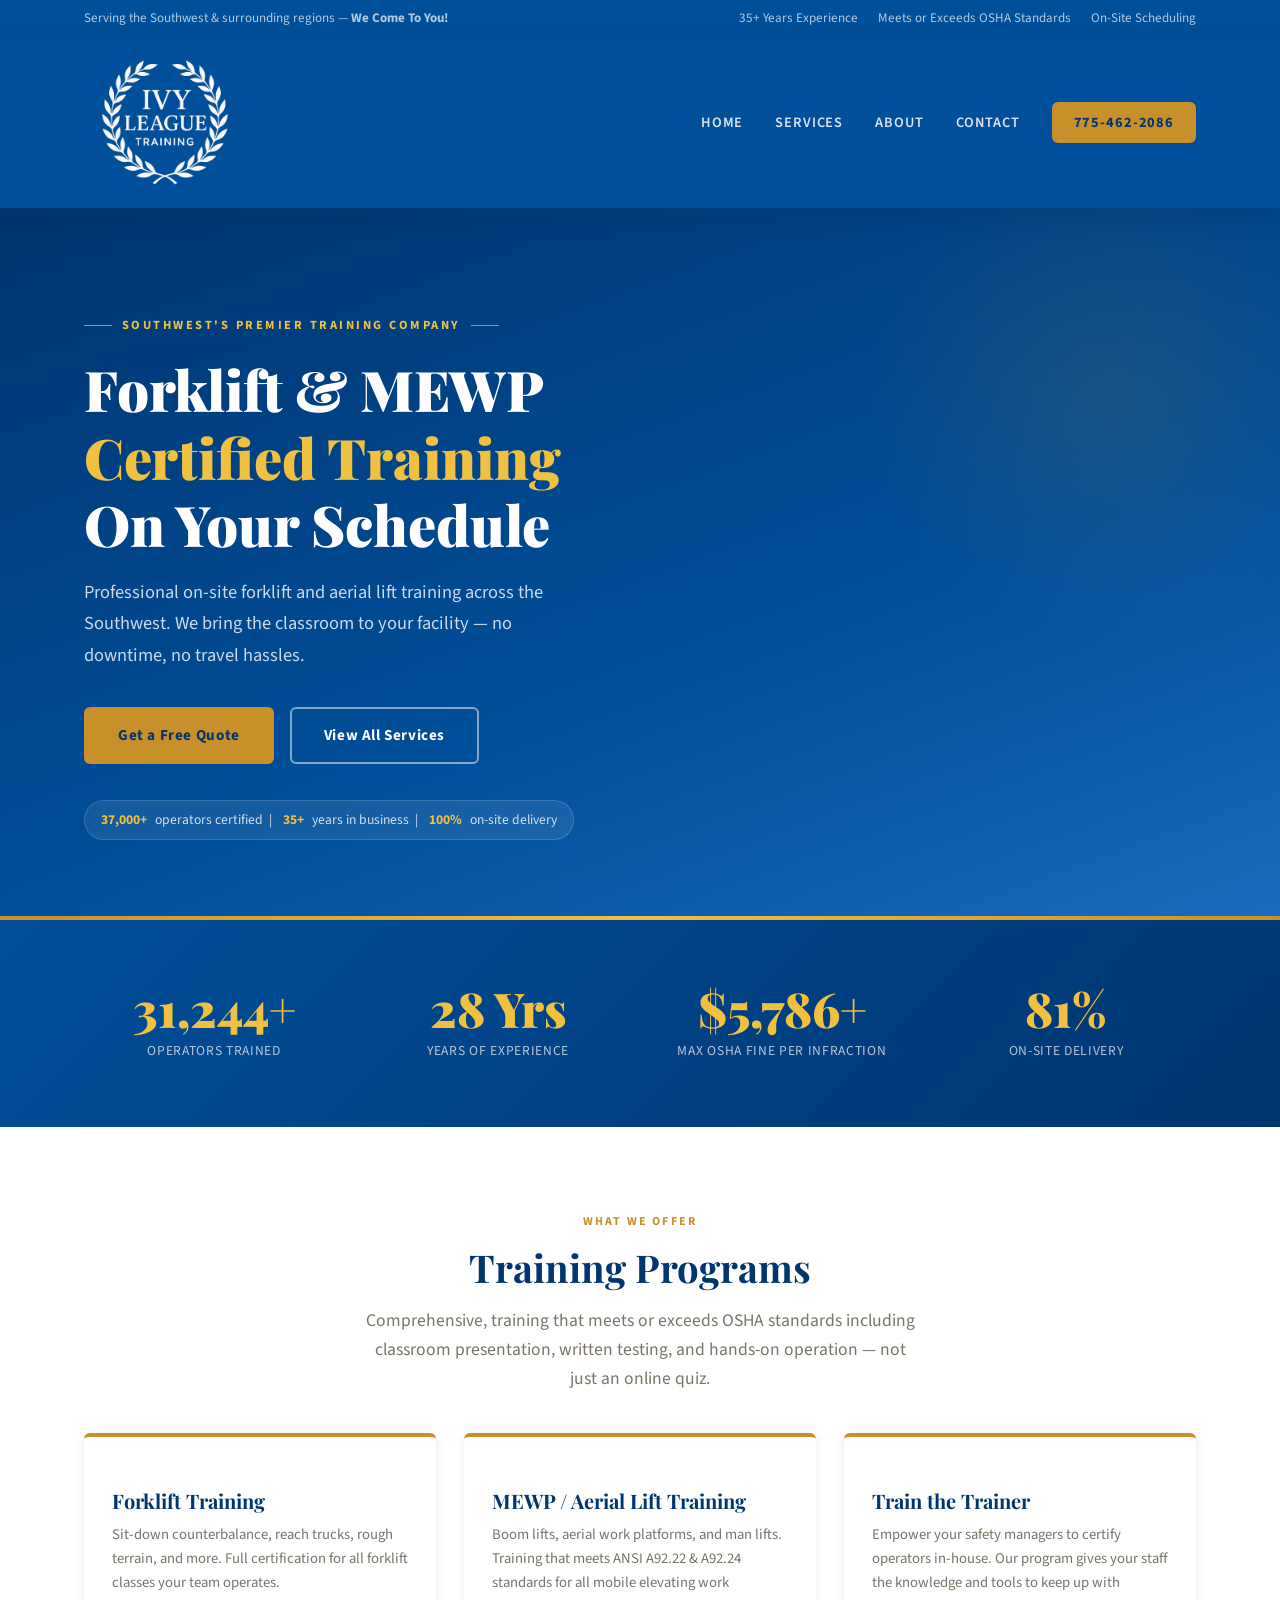
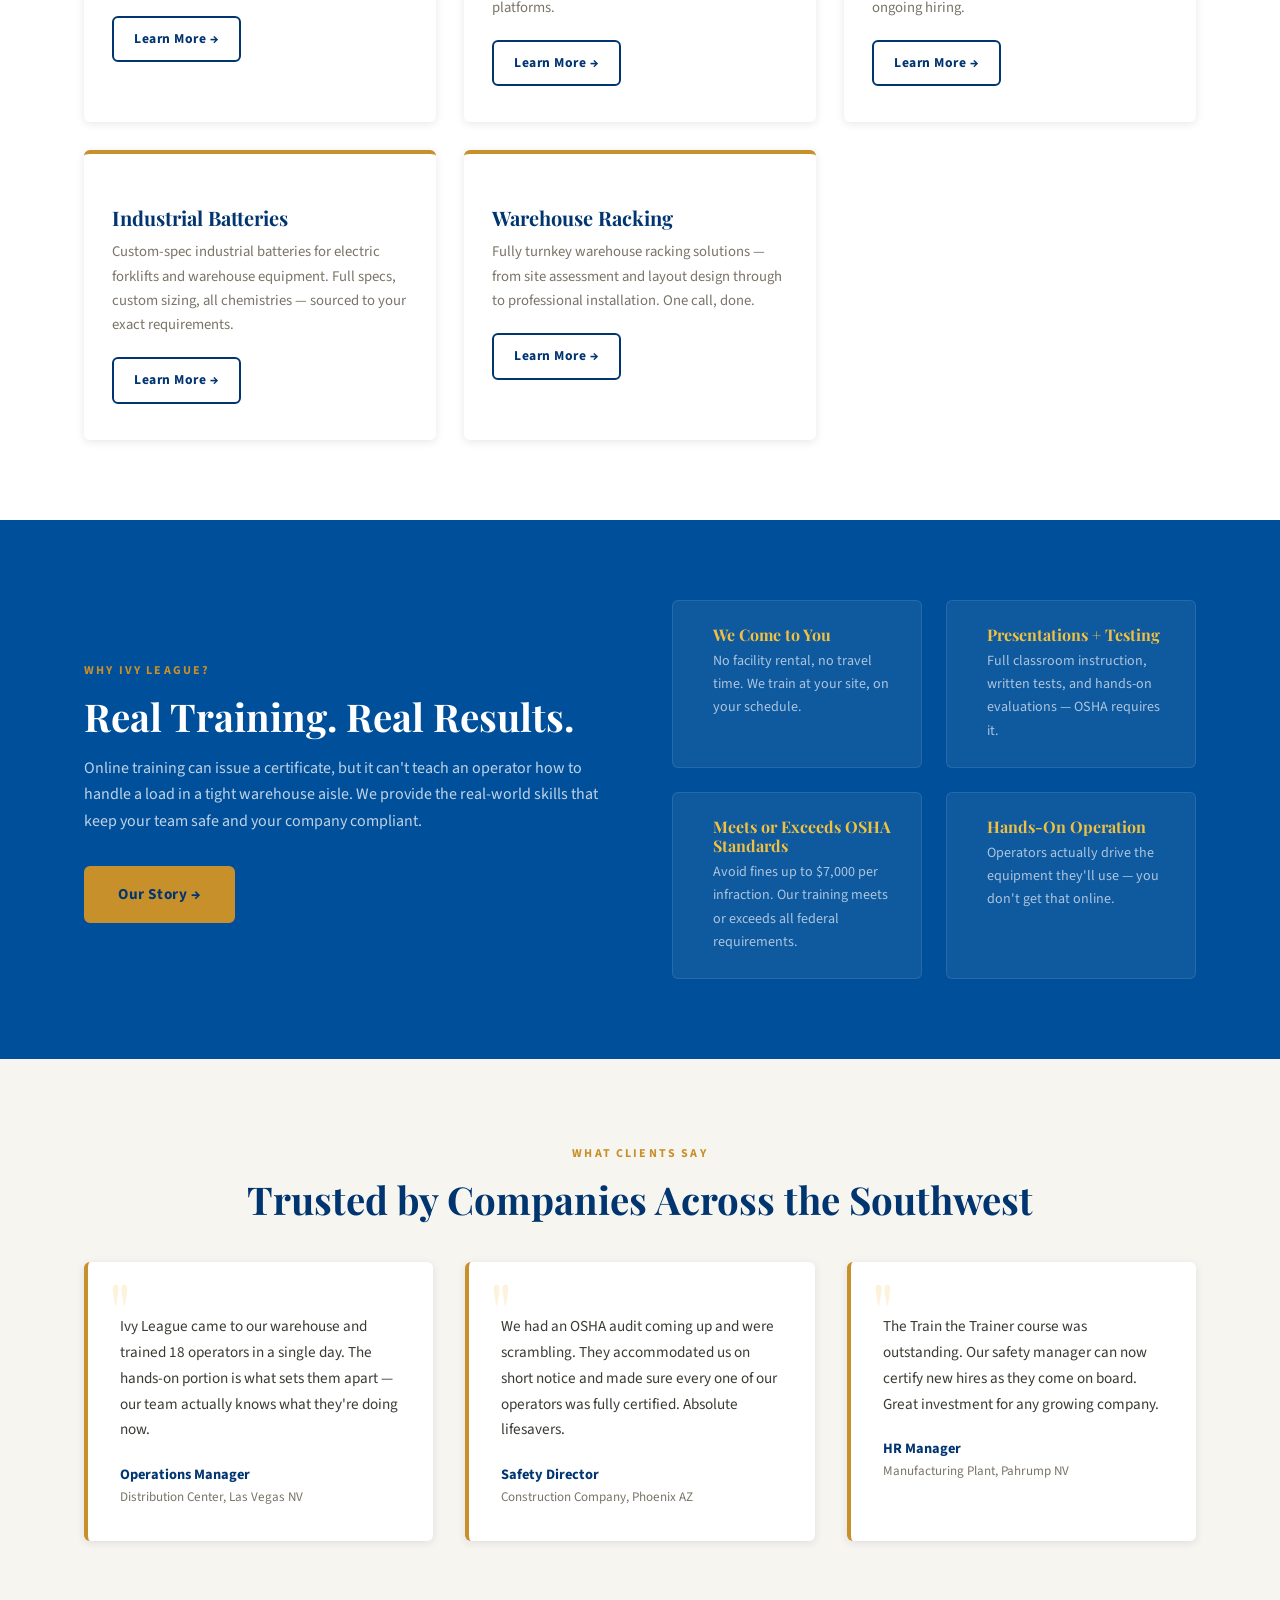
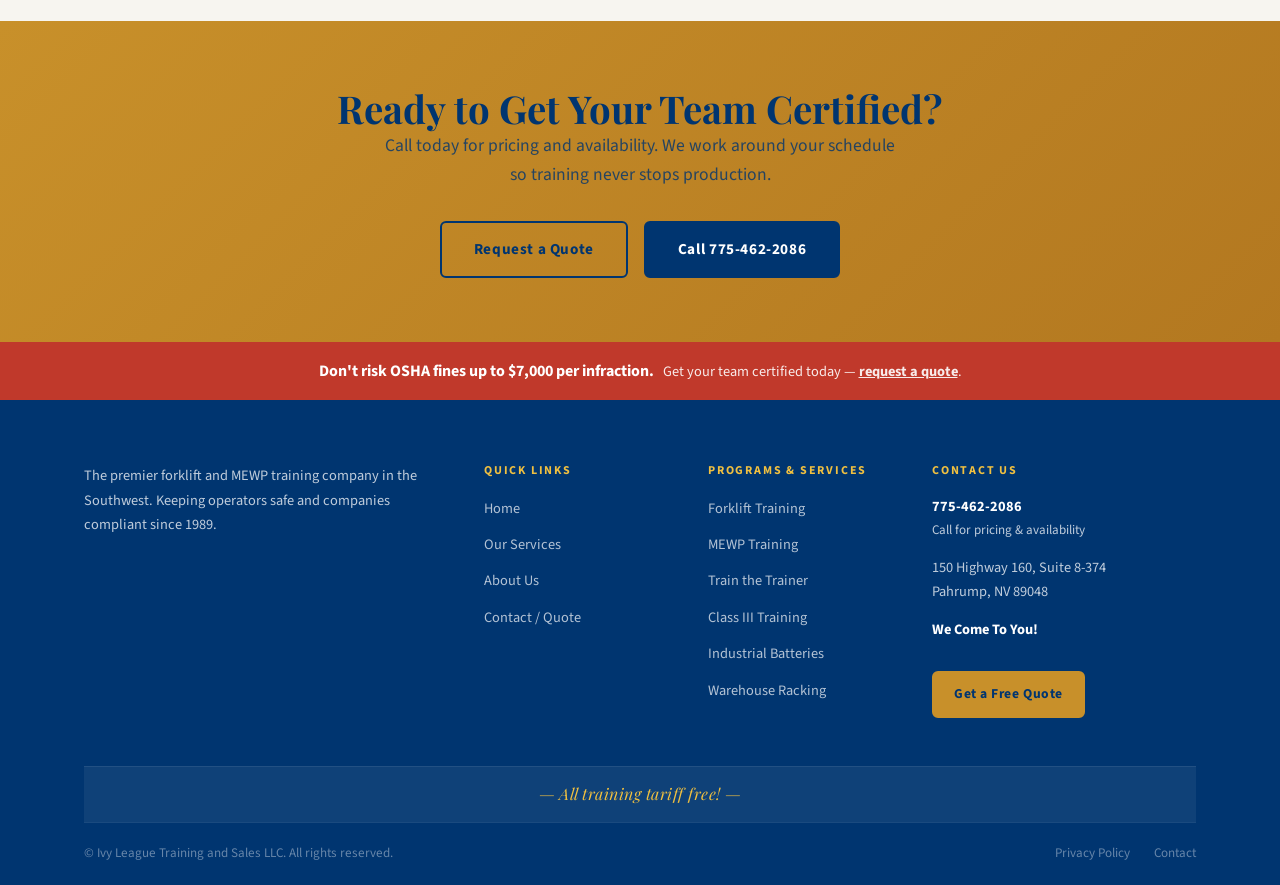
==== index.html @ f480e485 "Add files via upload" ====
<!DOCTYPE html>
<html lang="en">
<head>
 <meta charset="UTF-8">
 <meta name="viewport" content="width=device-width, initial-scale=1.0">
 <meta name="description" content="On-site forklift, MEWP, and aerial lift operator certification — nationwide. We travel to your facility anywhere in the US. 35+ years experience, 37,000+ operators certified. Training that meets or exceeds OSHA standards.">
 <title>Ivy League Training &amp; Sales | Forklift &amp; MEWP Certification — Nationwide On-Site Training</title>
 <link rel="stylesheet" href="css/style.css">
 <link rel="icon" href="images/logo.png" type="image/png">
 <style>
 /* Page-specific additions */
 .service-cards { display: grid; grid-template-columns: repeat(3, 1fr); gap: 28px; }
 @media (max-width: 768px) { div[style*="repeat(3,1fr)"] { grid-template-columns: 1fr !important; } }
 @media (max-width: 960px) { div[style*="repeat(3,1fr)"] { grid-template-columns: 1fr 1fr !important; } }
 .service-card {
 background: var(--white);
 border-radius: var(--radius);
 box-shadow: var(--shadow-sm);
 padding: 36px 28px;
 border-top: 4px solid var(--gold);
 transition: all var(--transition);
 }
 .service-card:hover { transform: translateY(-6px); box-shadow: var(--shadow-md); }
 .service-card .icon { font-size: 2.4rem; margin-bottom: 16px; }
 .service-card h3 { margin-bottom: 10px; font-size: 1.25rem; }
 .service-card p { font-size: 0.92rem; color: var(--gray-500); margin-bottom: 20px; }
 .why-grid { display: grid; grid-template-columns: repeat(2, 1fr); gap: 24px; }
 .why-item {
 display: flex; gap: 16px; align-items: flex-start;
 background: rgba(255,255,255,0.06);
 border: 1px solid rgba(255,255,255,0.1);
 border-radius: var(--radius); padding: 24px;
 }
 .why-icon { font-size: 1.8rem; flex-shrink: 0; margin-top: 2px; }
 .why-item h4 { color: var(--gold-light); margin-bottom: 6px; font-size: 1rem; }
 .why-item p { font-size: 0.88rem; color: rgba(255,255,255,0.65); margin: 0; }
 .cta-band {
 background: linear-gradient(135deg, var(--gold) 0%, #b37820 100%);
 padding: 64px 0;
 text-align: center;
 }
 .cta-band h2 { color: var(--navy); }
 .cta-band p { color: var(--navy); opacity: 0.8; font-size: 1.1rem; margin-bottom: 32px; max-width: 520px; margin-left: auto; margin-right: auto; }
 @media (max-width: 768px) {
 .service-cards { grid-template-columns: 1fr; }
 .why-grid { grid-template-columns: 1fr; }
 }
 @media (max-width: 960px) {
 .service-cards { grid-template-columns: 1fr 1fr; }
 }
 /* Reveal animation */
 .reveal { opacity: 0; transform: translateY(28px); transition: opacity 0.6s ease, transform 0.6s ease; }
 .reveal.revealed { opacity: 1; transform: none; }
 </style>
  <!-- SEO: Primary -->
  <title>Ivy League Training &amp; Sales | Forklift &amp; MEWP Certification — Nationwide On-Site Training</title>
  <meta name="description" content="On-site forklift, MEWP, and aerial lift operator certification — nationwide. We travel to your facility anywhere in the US. 35+ years experience, 37,000+ operators certified. Training that meets or exceeds OSHA standards.">
  <meta name="keywords" content="forklift training, MEWP training, aerial lift training, on-site forklift certification, train the trainer, Class III operator training, hospitality forklift training, industrial batteries, warehouse racking, forklift certification nationwide, OSHA forklift training, forklift training Nevada, forklift training California, forklift training Arizona, forklift training Texas, forklift training Colorado, forklift training Utah, forklift training New Mexico, forklift training Pacific Northwest, forklift training Southeast, forklift operator certification, aerial work platform training, boom lift certification, pallet jack training, we come to you forklift training">
  <link rel="canonical" href="https://getivyleague.com/">
  <meta name="robots" content="index, follow">
  <meta name="author" content="Ivy League Training and Sales LLC">

  <!-- SEO: Open Graph -->
  <meta property="og:type" content="website">
  <meta property="og:url" content="https://getivyleague.com/">
  <meta property="og:title" content="Ivy League Training & Sales | Forklift & MEWP Certification — Nationwide On-Site Training">
  <meta property="og:description" content="On-site forklift, MEWP, and aerial lift operator certification — nationwide. We travel to your facility anywhere in the US. 35+ years experience, 37,000+ operators certified. Training that meets or exceeds OSHA standards.">
  <meta property="og:image" content="https://getivyleague.com/images/logo-actual.png">
  <meta property="og:site_name" content="Ivy League Training and Sales">
  <meta property="og:locale" content="en_US">

  <!-- SEO: Twitter Card -->
  <meta name="twitter:card" content="summary_large_image">
  <meta name="twitter:url" content="https://getivyleague.com/">
  <meta name="twitter:title" content="Ivy League Training & Sales | Forklift & MEWP Certification — Nationwide On-Site Training">
  <meta name="twitter:description" content="On-site forklift, MEWP, and aerial lift operator certification — nationwide. We travel to your facility anywhere in the US. 35+ years experience, 37,000+ operators certified. Training that meets or exceeds OSHA standards.">
  <meta name="twitter:image" content="https://getivyleague.com/images/logo-actual.png">

  <!-- SEO: Geo -->
  <meta name="geo.region" content="US">
  <meta name="geo.placename" content="United States">
  <!-- SEO: Structured Data -->
  <script type="application/ld+json">
  {
    "@context": "https://schema.org",
    "@graph": [
      {
    "@context": "https://schema.org",
    "@type": "LocalBusiness",
    "name": "Ivy League Training and Sales LLC",
    "description": "Premier forklift, MEWP, and aerial lift operator training company in the Southwest USA.",
    "url": "https://getivyleague.com",
    "telephone": "+17754622086",
    "address": {
      "@type": "PostalAddress",
      "streetAddress": "150 Highway 160, Suite 8-374",
      "addressLocality": "Pahrump",
      "addressRegion": "NV",
      "postalCode": "89048",
      "addressCountry": "US"
    },
    "geo": {
      "@type": "GeoCoordinates",
      "latitude": 36.2083,
      "longitude": -115.9839
    },
    "areaServed": ["United States", "Nevada", "California", "Arizona", "Utah", "Texas", "Colorado", "New Mexico", "Oregon", "Washington", "Idaho", "Montana", "Wyoming", "Hawaii", "Florida", "Georgia", "North Carolina", "Virginia", "Illinois", "Ohio", "Pennsylvania", "New York"],
    "priceRange": "$$",
    "openingHours": "Mo-Fr 08:00-17:00",
    "hasMap": "https://maps.google.com/?q=Pahrump,NV",
    "sameAs": [
      "https://getivyleague.com"
    ]
  },
      {
        "@type": "WebPage",
        "@id": "https://getivyleague.com/",
        "url": "https://getivyleague.com/",
        "name": "Ivy League Training & Sales | Forklift & MEWP Training — Southwest USA",
        "description": "Premier forklift, MEWP, and aerial lift operator training in the Southwest. On-site training that meets or exceeds OSHA standards. 35+ years experience, 37,000+ operators certified.",
        "isPartOf": {"@id": "https://getivyleague.com"}
      }
    ]
  }
  </script>
</head>
<body>

 <!-- ======== HEADER ======== -->
 <!-- #include header -->
  <div id="header-mount"></div>

 <!-- ======== HERO ======== -->
 <section class="hero">
 <div class="container">
 <div class="hero-content">
 <div class="hero-eyebrow">Southwest's Premier Training Company</div>
 <h1>Forklift &amp; MEWP<br><span>Certified Training</span><br>On Your Schedule</h1>
 <p class="hero-lead">Professional on-site forklift and aerial lift training across the Southwest. We bring the classroom to your facility — no downtime, no travel hassles.</p>
 <div class="hero-actions">
 <a href="/contact" class="btn btn-primary">Get a Free Quote</a>
 <a href="/services" class="btn btn-outline">View All Services</a>
 </div>
 <div class="hero-badge">
 <strong>37,000+</strong> operators certified &nbsp;|&nbsp; <strong>35+</strong> years in business &nbsp;|&nbsp; <strong>100%</strong> on-site delivery
 </div>
 </div>
 </div>
 </section>

 <!-- ======== STATS ======== -->
 <div class="stats-strip">
 <div class="container">
 <div class="stats-grid">
 <div class="stat-item">
 <div class="stat-number" data-target="37000" data-suffix="+">0</div>
 <div class="stat-label">Operators Trained</div>
 </div>
 <div class="stat-item">
 <div class="stat-number" data-target="35" data-suffix=" Yrs">0</div>
 <div class="stat-label">Years of Experience</div>
 </div>
 <div class="stat-item">
 <div class="stat-number" data-prefix="$" data-target="7000" data-suffix="+">0</div>
 <div class="stat-label">Max OSHA Fine Per Infraction</div>
 </div>
 <div class="stat-item">
 <div class="stat-number" data-target="100" data-suffix="%">0</div>
 <div class="stat-label">On-Site Delivery</div>
 </div>
 </div>
 </div>
 </div>

 <!-- ======== SERVICES ======== -->
 <section class="section">
 <div class="container">
 <div class="text-center">
 <span class="section-label">What We Offer</span>
 <h2 class="section-title">Training Programs</h2>
 <p class="section-sub">Comprehensive, training that meets or exceeds OSHA standards including classroom presentation, written testing, and hands-on operation — not just an online quiz.</p>
 </div>
 <div style="display:grid;grid-template-columns:repeat(3,1fr);gap:28px;" class="reveal">
 <div class="service-card">
 <div class="icon"></div>
 <h3>Forklift Training</h3>
 <p>Sit-down counterbalance, reach trucks, rough terrain, and more. Full certification for all forklift classes your team operates.</p>
 <a href="/services#forklift" class="btn btn-outline-navy" style="font-size:0.85rem;padding:10px 20px;">Learn More →</a>
 </div>
 <div class="service-card">
 <div class="icon"></div>
 <h3>MEWP / Aerial Lift Training</h3>
 <p>Boom lifts, aerial work platforms, and man lifts. Training that meets ANSI A92.22 &amp; A92.24 standards for all mobile elevating work platforms.</p>
 <a href="/services#mewp" class="btn btn-outline-navy" style="font-size:0.85rem;padding:10px 20px;">Learn More →</a>
 </div>
 <div class="service-card">
 <div class="icon"></div>
 <h3>Train the Trainer</h3>
 <p>Empower your safety managers to certify operators in-house. Our program gives your staff the knowledge and tools to keep up with ongoing hiring.</p>
 <a href="/services#trainer" class="btn btn-outline-navy" style="font-size:0.85rem;padding:10px 20px;">Learn More →</a>
 </div>
 <div class="service-card">
 <div class="icon"></div>
 <h3>Industrial Batteries</h3>
 <p>Custom-spec industrial batteries for electric forklifts and warehouse equipment. Full specs, custom sizing, all chemistries — sourced to your exact requirements.</p>
 <a href="/services#batteries" class="btn btn-outline-navy" style="font-size:0.85rem;padding:10px 20px;">Learn More →</a>
 </div>
 <div class="service-card">
 <div class="icon"></div>
 <h3>Warehouse Racking</h3>
 <p>Fully turnkey warehouse racking solutions — from site assessment and layout design through to professional installation. One call, done.</p>
 <a href="/services#racking" class="btn btn-outline-navy" style="font-size:0.85rem;padding:10px 20px;">Learn More →</a>
 </div>
 </div>
 </div>
 </section>

 <!-- ======== WHY CHOOSE US ======== -->
 <section class="section section--dark">
 <div class="container">
 <div class="grid-2" style="align-items:center;gap:64px;">
 <div>
 <span class="section-label">Why Ivy League?</span>
 <h2 class="section-title" style="color:#fff;">Real Training. Real Results.</h2>
 <p style="color:rgba(255,255,255,0.75);margin-bottom:32px;">Online training can issue a certificate, but it can't teach an operator how to handle a load in a tight warehouse aisle. We provide the real-world skills that keep your team safe and your company compliant.</p>
 <a href="/about" class="btn btn-primary">Our Story →</a>
 </div>
 <div class="why-grid">
 <div class="why-item">
 <span class="why-icon"></span>
 <div>
 <h4>We Come to You</h4>
 <p>No facility rental, no travel time. We train at your site, on your schedule.</p>
 </div>
 </div>
 <div class="why-item">
 <span class="why-icon"></span>
 <div>
 <h4>Presentations + Testing</h4>
 <p>Full classroom instruction, written tests, and hands-on evaluations — OSHA requires it.</p>
 </div>
 </div>
 <div class="why-item">
 <span class="why-icon"></span>
 <div>
 <h4>Meets or Exceeds OSHA Standards</h4>
 <p>Avoid fines up to $7,000 per infraction. Our training meets or exceeds all federal requirements.</p>
 </div>
 </div>
 <div class="why-item">
 <span class="why-icon"></span>
 <div>
 <h4>Hands-On Operation</h4>
 <p>Operators actually drive the equipment they'll use — you don't get that online.</p>
 </div>
 </div>
 </div>
 </div>
 </div>
 </section>

 <!-- ======== TESTIMONIALS ======== -->
 <section class="section section--alt">
 <div class="container">
 <div class="text-center">
 <span class="section-label">What Clients Say</span>
 <h2 class="section-title">Trusted by Companies Across the Southwest</h2>
 </div>
 <div class="grid-3 reveal" style="margin-top:40px;">
 <div class="testimonial-card">
 <p class="testimonial-text">Ivy League came to our warehouse and trained 18 operators in a single day. The hands-on portion is what sets them apart — our team actually knows what they're doing now.</p>
 <div class="testimonial-author">Operations Manager</div>
 <div class="testimonial-role">Distribution Center, Las Vegas NV</div>
 </div>
 <div class="testimonial-card">
 <p class="testimonial-text">We had an OSHA audit coming up and were scrambling. They accommodated us on short notice and made sure every one of our operators was fully certified. Absolute lifesavers.</p>
 <div class="testimonial-author">Safety Director</div>
 <div class="testimonial-role">Construction Company, Phoenix AZ</div>
 </div>
 <div class="testimonial-card">
 <p class="testimonial-text">The Train the Trainer course was outstanding. Our safety manager can now certify new hires as they come on board. Great investment for any growing company.</p>
 <div class="testimonial-author">HR Manager</div>
 <div class="testimonial-role">Manufacturing Plant, Pahrump NV</div>
 </div>
 </div>
 </div>
 </section>

 <!-- ======== CTA BAND ======== -->
 <div class="cta-band">
 <div class="container">
 <h2>Ready to Get Your Team Certified?</h2>
 <p>Call today for pricing and availability. We work around your schedule so training never stops production.</p>
 <div style="display:flex;gap:16px;justify-content:center;flex-wrap:wrap;">
 <a href="/contact" class="btn btn-outline-navy">Request a Quote</a>
 <a href="&#116;&#101;&#108;&#58;&#55;&#55;&#53;&#52;&#54;&#50;&#50;&#48;&#56;&#54;" class="btn" style="background:var(--navy);color:#fff;border-color:var(--navy);">Call &#55;&#55;&#53;&#45;&#52;&#54;&#50;&#45;&#50;&#48;&#56;&#54;</a>
 </div>
 </div>
 </div>

 <!-- ======== FOOTER ======== -->
  <div id="footer-mount"></div>

 <script src="js/includes.js"></script>
  <script src="js/main.js"></script>
</body>
</html>
---- css/style.css ----
/* ================================================
   IVY LEAGUE TRAINING & SALES — Main Stylesheet
   ================================================ */

@import url('https://fonts.googleapis.com/css2?family=Playfair+Display:wght@400;700;900&family=Source+Sans+3:wght@300;400;600;700&display=swap');

/* ---- CSS Variables ---- */
:root {
  --navy:       #003570;
  --navy-mid:   #004F9A;
  --navy-light: #1A6BBF;
  --gold:       #C8902A;
  --gold-light: #F0C040;
  --gold-pale:  #FDF3DC;
  --white:      #FFFFFF;
  --off-white:  #F7F5F0;
  --gray-100:   #F1EFE9;
  --gray-300:   #C8C4B8;
  --gray-500:   #7A7468;
  --gray-700:   #3D3A34;
  --danger:     #C0392B;
  --font-display: 'Playfair Display', Georgia, serif;
  --font-body:    'Source Sans 3', 'Segoe UI', sans-serif;
  --shadow-sm:  0 2px 8px rgba(13,32,64,0.10);
  --shadow-md:  0 6px 24px rgba(13,32,64,0.14);
  --shadow-lg:  0 16px 48px rgba(13,32,64,0.18);
  --radius:     6px;
  --transition: 0.25s ease;
}

/* ---- Reset ---- */
*, *::before, *::after { box-sizing: border-box; margin: 0; padding: 0; }
html { scroll-behavior: smooth; font-size: 16px; }
body {
  font-family: var(--font-body);
  color: var(--gray-700);
  background: var(--white);
  line-height: 1.65;
}
img { max-width: 100%; display: block; }
a  { color: var(--navy-light); text-decoration: none; transition: color var(--transition); }
a:hover { color: var(--gold); }
ul { list-style: none; }

/* ---- Typography ---- */
h1, h2, h3, h4 {
  font-family: var(--font-display);
  color: var(--navy);
  line-height: 1.2;
}
h1 { font-size: clamp(2rem, 5vw, 3.5rem); font-weight: 900; }
h2 { font-size: clamp(1.6rem, 3.5vw, 2.4rem); font-weight: 700; }
h3 { font-size: clamp(1.2rem, 2.5vw, 1.6rem); font-weight: 700; }
p  { margin-bottom: 1rem; }

/* ---- Layout ---- */
.container {
  max-width: 1160px;
  margin: 0 auto;
  padding: 0 24px;
}
.section { padding: 80px 0; }
.section--alt { background: var(--off-white); }
.section--dark { background: #004F9A; color: var(--white); }
.section--dark h2, .section--dark h3 { color: var(--white); }
.section-label {
  display: inline-block;
  font-family: var(--font-body);
  font-size: 0.75rem;
  font-weight: 700;
  letter-spacing: 0.18em;
  text-transform: uppercase;
  color: var(--gold);
  margin-bottom: 12px;
}
.section-title { margin-bottom: 16px; }
.section-sub  { font-size: 1.1rem; color: var(--gray-500); max-width: 560px; margin-bottom: 40px; }
.section--dark .section-sub { color: var(--gray-300); }
.text-center { text-align: center; }
.text-center .section-sub { margin-left: auto; margin-right: auto; }

/* ---- Header / Nav ---- */
#site-header {
  position: sticky;
  top: 0;
  z-index: 100;
  background: #004F9A;
  box-shadow: var(--shadow-md);
}
.header-inner {
  display: flex;
  align-items: center;
  justify-content: space-between;
  height: 170px;
}
.header-logo { display: flex; align-items: center; gap: 14px; }
.header-logo img { height: 162px; width: 162px; border-radius: 0; flex-shrink: 0; }
.header-logo-text { display: flex; flex-direction: column; line-height: 1.1; }
.header-logo-text .wordmark-top {
  font-family: var(--font-display);
  font-size: 1.15rem;
  font-weight: 700;
  color: #fff;
  letter-spacing: 0.04em;
}
.header-logo-text .wordmark-sub {
  font-size: 0.65rem;
  font-weight: 600;
  letter-spacing: 0.18em;
  text-transform: uppercase;
  color: var(--gold-light);
}
.nav-links {
  display: flex;
  align-items: center;
  gap: 32px;
}
.nav-links a {
  font-size: 0.9rem;
  font-weight: 600;
  letter-spacing: 0.06em;
  text-transform: uppercase;
  color: rgba(255,255,255,0.85);
  padding: 6px 0;
  border-bottom: 2px solid transparent;
  transition: color var(--transition), border-color var(--transition);
}
.nav-links a:hover,
.nav-links a.active { color: var(--gold-light); border-color: var(--gold-light); }
.nav-cta {
  background: var(--gold);
  color: var(--navy) !important;
  border: none !important;
  padding: 10px 22px !important;
  border-radius: var(--radius) !important;
  font-weight: 700 !important;
  transition: background var(--transition), transform var(--transition) !important;
}
.nav-cta:hover { background: var(--gold-light) !important; transform: translateY(-1px); }

/* Mobile menu toggle */
.nav-toggle { display: none; background: none; border: none; cursor: pointer; padding: 6px; }
.nav-toggle span {
  display: block; width: 26px; height: 2px;
  background: var(--white); margin: 5px 0;
  transition: var(--transition);
}
.header-phone {
  display: flex;
  align-items: center;
  gap: 8px;
  color: var(--gold-light);
  font-weight: 700;
  font-size: 1rem;
}
.header-phone svg { width: 16px; height: 16px; fill: var(--gold-light); }

/* ---- Top Bar ---- */
.top-bar {
  background: #004F9A;
  padding: 8px 0;
  font-size: 0.82rem;
  color: rgba(255,255,255,0.7);
}
.top-bar-inner {
  display: flex;
  justify-content: space-between;
  align-items: center;
}
.top-bar a { color: var(--gold-light); }
.top-bar-badges { display: flex; gap: 20px; align-items: center; }
.badge-item { display: flex; align-items: center; gap: 6px; }

/* ---- Footer ---- */
#site-footer {
  background: var(--navy);
  color: rgba(255,255,255,0.75);
  padding: 64px 0 0;
}
.footer-grid {
  display: grid;
  grid-template-columns: 2fr 1fr 1fr 1.5fr;
  gap: 48px;
  padding-bottom: 48px;
}
.footer-brand img { width: 138px; height: 138px; object-fit: contain; margin-bottom: 16px; }
.footer-brand p { font-size: 0.9rem; line-height: 1.7; }
.footer-col h4 {
  font-family: var(--font-body);
  font-size: 0.75rem;
  font-weight: 700;
  letter-spacing: 0.15em;
  text-transform: uppercase;
  color: var(--gold-light);
  margin-bottom: 16px;
}
.footer-col ul li { margin-bottom: 10px; }
.footer-col ul li a { color: rgba(255,255,255,0.7); font-size: 0.9rem; }
.footer-col ul li a:hover { color: var(--gold-light); }
.footer-contact-item {
  display: flex; gap: 12px; align-items: flex-start;
  margin-bottom: 14px; font-size: 0.9rem;
}
.footer-contact-item .icon { color: var(--gold); font-size: 1rem; margin-top: 2px; flex-shrink: 0; }
.footer-bottom {
  border-top: 1px solid rgba(255,255,255,0.1);
  padding: 20px 0;
  display: flex;
  justify-content: space-between;
  align-items: center;
  font-size: 0.82rem;
  color: rgba(255,255,255,0.4);
}
.footer-bottom-links { display: flex; gap: 24px; }
.footer-bottom-links a { color: rgba(255,255,255,0.4); }
.footer-bottom-links a:hover { color: var(--gold-light); }

/* ---- Buttons ---- */
.btn {
  display: inline-flex;
  align-items: center;
  gap: 8px;
  padding: 14px 32px;
  border-radius: var(--radius);
  font-family: var(--font-body);
  font-size: 0.95rem;
  font-weight: 700;
  letter-spacing: 0.04em;
  cursor: pointer;
  border: 2px solid transparent;
  transition: all var(--transition);
  text-decoration: none;
}
.btn-primary {
  background: var(--gold);
  color: var(--navy);
  border-color: var(--gold);
}
.btn-primary:hover {
  background: var(--gold-light);
  border-color: var(--gold-light);
  color: var(--navy);
  transform: translateY(-2px);
  box-shadow: 0 6px 20px rgba(200,144,42,0.35);
}
.btn-outline {
  background: transparent;
  color: var(--white);
  border-color: rgba(255,255,255,0.5);
}
.btn-outline:hover {
  background: rgba(255,255,255,0.08);
  border-color: var(--white);
  color: var(--white);
}
.btn-outline-navy {
  background: transparent;
  color: var(--navy);
  border-color: var(--navy);
}
.btn-outline-navy:hover {
  background: var(--navy);
  color: var(--white);
}

/* ---- Cards ---- */
.card {
  background: var(--white);
  border-radius: var(--radius);
  box-shadow: var(--shadow-sm);
  overflow: hidden;
  transition: box-shadow var(--transition), transform var(--transition);
}
.card:hover {
  box-shadow: var(--shadow-md);
  transform: translateY(-4px);
}
.card-body { padding: 28px; }
.card-icon {
  width: 56px; height: 56px;
  background: var(--gold-pale);
  border-radius: 50%;
  display: flex; align-items: center; justify-content: center;
  font-size: 1.5rem;
  margin-bottom: 16px;
}

/* ---- Stats strip ---- */
.stats-strip {
  background: linear-gradient(135deg, var(--navy-mid) 0%, var(--navy) 100%);
  padding: 48px 0;
}
.stats-grid {
  display: grid;
  grid-template-columns: repeat(4, 1fr);
  gap: 24px;
  text-align: center;
}
.stat-item { padding: 16px; }
.stat-number {
  font-family: var(--font-display);
  font-size: clamp(2rem, 4vw, 3rem);
  font-weight: 900;
  color: var(--gold-light);
  line-height: 1;
  margin-bottom: 8px;
}
.stat-label { font-size: 0.85rem; color: rgba(255,255,255,0.7); letter-spacing: 0.05em; text-transform: uppercase; }

/* ---- Warning Banner ---- */
.warning-banner {
  background: var(--danger);
  color: var(--white);
  padding: 16px 0;
  text-align: center;
}
.warning-banner strong { font-size: 1rem; }
.warning-banner span { font-size: 0.9rem; opacity: 0.9; }

/* ---- Grid helpers ---- */
.grid-2 { display: grid; grid-template-columns: 1fr 1fr; gap: 32px; align-items: start; }
.grid-3 { display: grid; grid-template-columns: repeat(3, 1fr); gap: 32px; }
.grid-4 { display: grid; grid-template-columns: repeat(4, 1fr); gap: 24px; }

/* ---- Hero ---- */
.hero {
  background: linear-gradient(160deg, var(--navy) 0%, var(--navy-mid) 60%, var(--navy-light) 100%);
  padding: 100px 0 80px;
  position: relative;
  overflow: hidden;
}
.hero::before {
  content: '';
  position: absolute;
  top: -60px; right: -80px;
  width: 500px; height: 500px;
  background: radial-gradient(circle, rgba(200,144,42,0.12) 0%, transparent 70%);
  pointer-events: none;
}
.hero::after {
  content: '';
  position: absolute;
  bottom: 0; left: 0; right: 0;
  height: 4px;
  background: linear-gradient(90deg, var(--gold) 0%, var(--gold-light) 50%, var(--gold) 100%);
}
.hero-content { max-width: 620px; }
.hero-eyebrow {
  display: inline-flex; align-items: center; gap: 10px;
  font-size: 0.78rem; font-weight: 700; letter-spacing: 0.2em;
  text-transform: uppercase; color: var(--gold-light);
  margin-bottom: 20px;
}
.hero-eyebrow::before, .hero-eyebrow::after {
  content: ''; display: block; width: 28px; height: 1px; background: var(--gold);
}
.hero h1 { color: var(--white); margin-bottom: 20px; }
.hero h1 span { color: var(--gold-light); }
.hero-lead {
  font-size: 1.15rem; color: rgba(255,255,255,0.8);
  margin-bottom: 36px; max-width: 480px; line-height: 1.7;
}
.hero-actions { display: flex; gap: 16px; flex-wrap: wrap; align-items: center; }
.hero-badge {
  display: inline-flex; align-items: center; gap: 8px;
  background: rgba(255,255,255,0.08); border: 1px solid rgba(255,255,255,0.15);
  border-radius: 40px; padding: 8px 16px;
  font-size: 0.85rem; color: rgba(255,255,255,0.8);
  margin-top: 36px;
}
.hero-badge strong { color: var(--gold-light); }

/* ---- Service feature list ---- */
.feature-list { margin: 0; padding: 0; }
.feature-list li {
  display: flex; align-items: flex-start; gap: 12px;
  padding: 10px 0;
  border-bottom: 1px solid var(--gray-100);
  font-size: 0.95rem;
}
.feature-list li:last-child { border-bottom: none; }
.feature-list .check { color: var(--gold); font-size: 1.1rem; margin-top: 1px; flex-shrink: 0; }

/* ---- Testimonials ---- */
.testimonial-card {
  background: var(--white);
  border-radius: var(--radius);
  padding: 32px;
  box-shadow: var(--shadow-sm);
  border-left: 4px solid var(--gold);
  position: relative;
}
.testimonial-card::before {
  content: '"';
  font-family: var(--font-display);
  font-size: 5rem;
  color: var(--gold-pale);
  position: absolute;
  top: 8px; left: 20px;
  line-height: 1;
}
.testimonial-text { font-size: 0.95rem; color: var(--gray-700); line-height: 1.7; margin-bottom: 20px; padding-top: 20px; }
.testimonial-author { font-weight: 700; color: var(--navy); font-size: 0.9rem; }
.testimonial-role  { font-size: 0.82rem; color: var(--gray-500); }

/* ---- Form ---- */
.contact-form { background: var(--white); border-radius: var(--radius); padding: 40px; box-shadow: var(--shadow-md); }
.form-group { margin-bottom: 20px; }
.form-group label {
  display: block; font-size: 0.82rem; font-weight: 700;
  letter-spacing: 0.08em; text-transform: uppercase;
  color: var(--navy); margin-bottom: 6px;
}
.form-group input,
.form-group select,
.form-group textarea {
  width: 100%; padding: 12px 16px;
  border: 1.5px solid var(--gray-300);
  border-radius: var(--radius);
  font-family: var(--font-body); font-size: 0.95rem;
  color: var(--gray-700);
  transition: border-color var(--transition), box-shadow var(--transition);
  background: var(--white);
}
.form-group input:focus,
.form-group select:focus,
.form-group textarea:focus {
  outline: none;
  border-color: var(--navy-light);
  box-shadow: 0 0 0 3px rgba(42,82,152,0.12);
}
.form-row { display: grid; grid-template-columns: 1fr 1fr; gap: 16px; }

/* ---- Responsive ---- */
@media (max-width: 960px) {
  .footer-grid { grid-template-columns: 1fr 1fr; }
  .grid-4 { grid-template-columns: 1fr 1fr; }
  .stats-grid { grid-template-columns: 1fr 1fr; gap: 16px; }
}
@media (max-width: 768px) {
  .section { padding: 56px 0; }
  .grid-2, .grid-3 { grid-template-columns: 1fr; }
  .nav-links { display: none; position: absolute; top: 170px; left: 0; right: 0;
    background: var(--navy); flex-direction: column; gap: 0; padding: 16px 0; }
  .nav-links.open { display: flex; }
  .nav-links a { padding: 12px 24px; border-bottom: 1px solid rgba(255,255,255,0.06); width: 100%; }
  .nav-toggle { display: block; }
  .top-bar-badges { display: none; }
  .form-row { grid-template-columns: 1fr; }
  .footer-grid { grid-template-columns: 1fr; gap: 32px; }
  .footer-bottom { flex-direction: column; gap: 12px; text-align: center; }
  .hero-actions { flex-direction: column; align-items: flex-start; }
}
@media (max-width: 480px) {
  .stats-grid { grid-template-columns: 1fr 1fr; }
  .grid-4 { grid-template-columns: 1fr; }
}
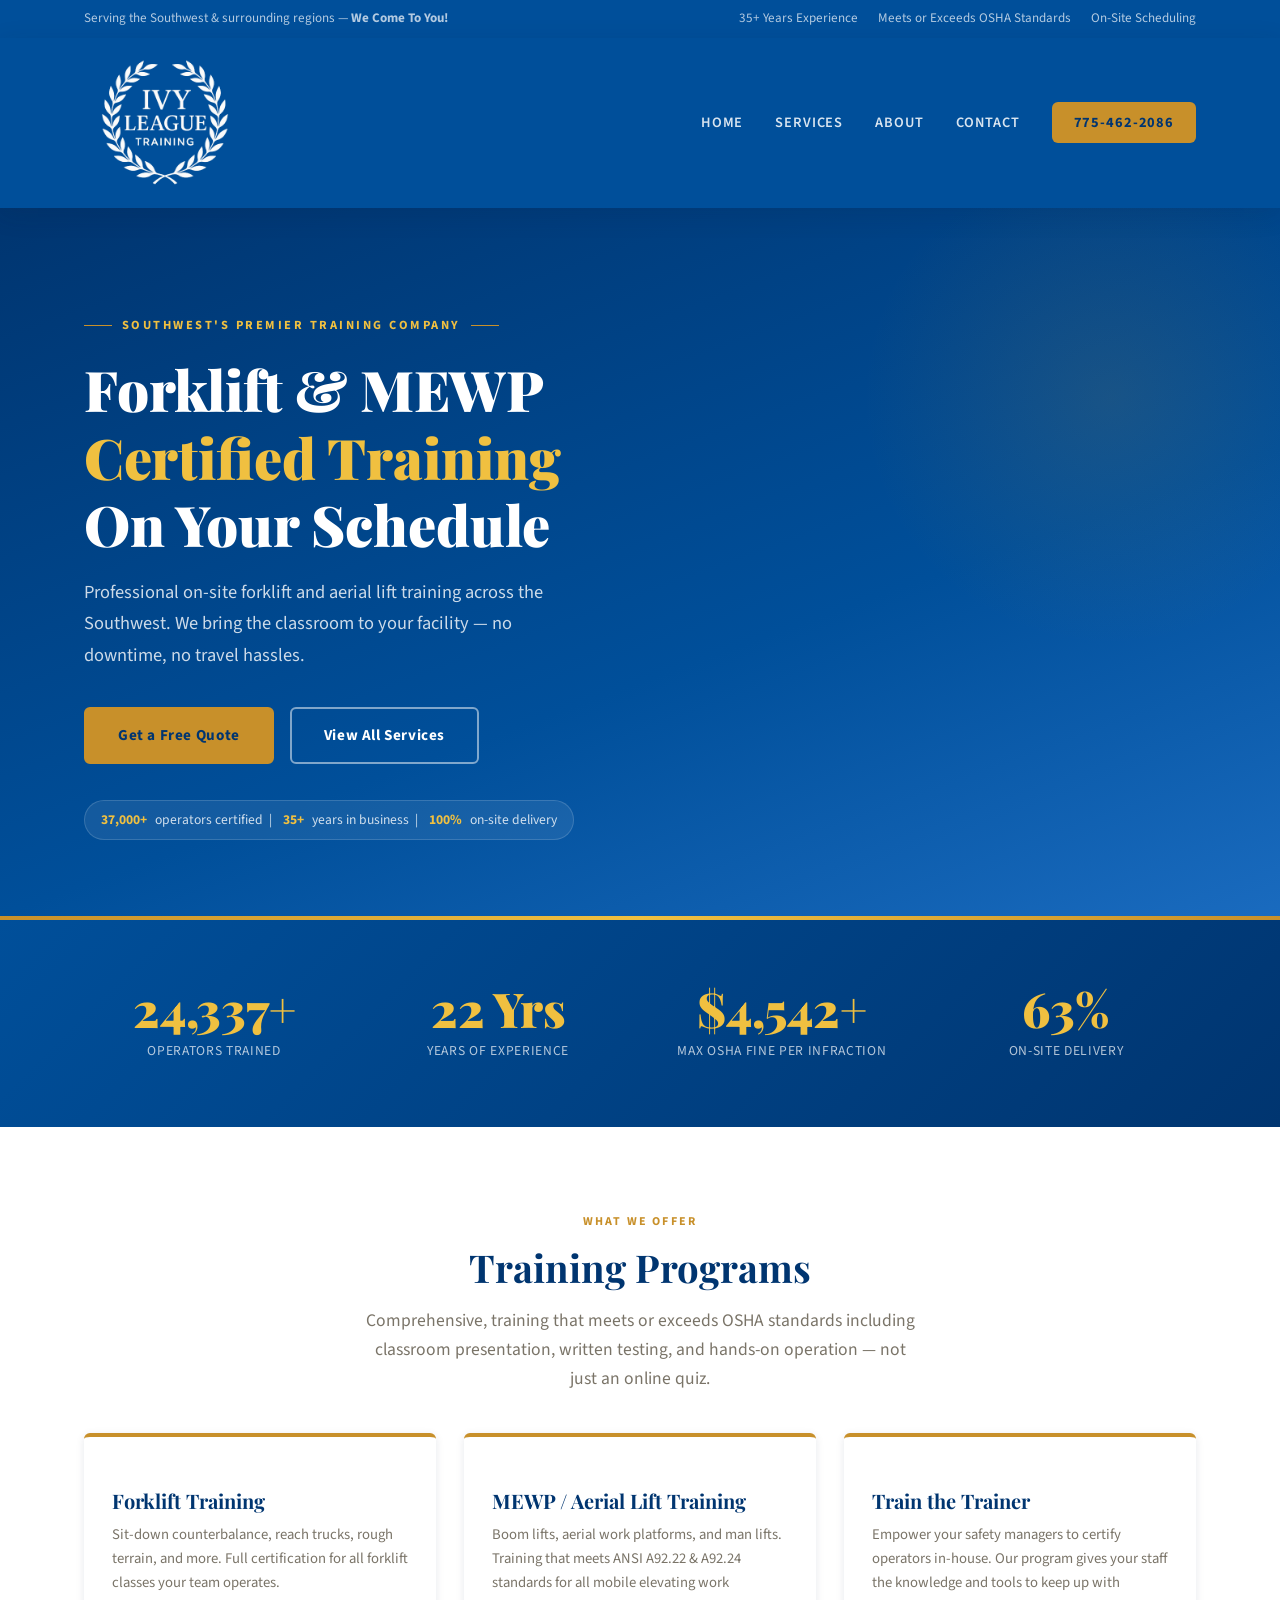
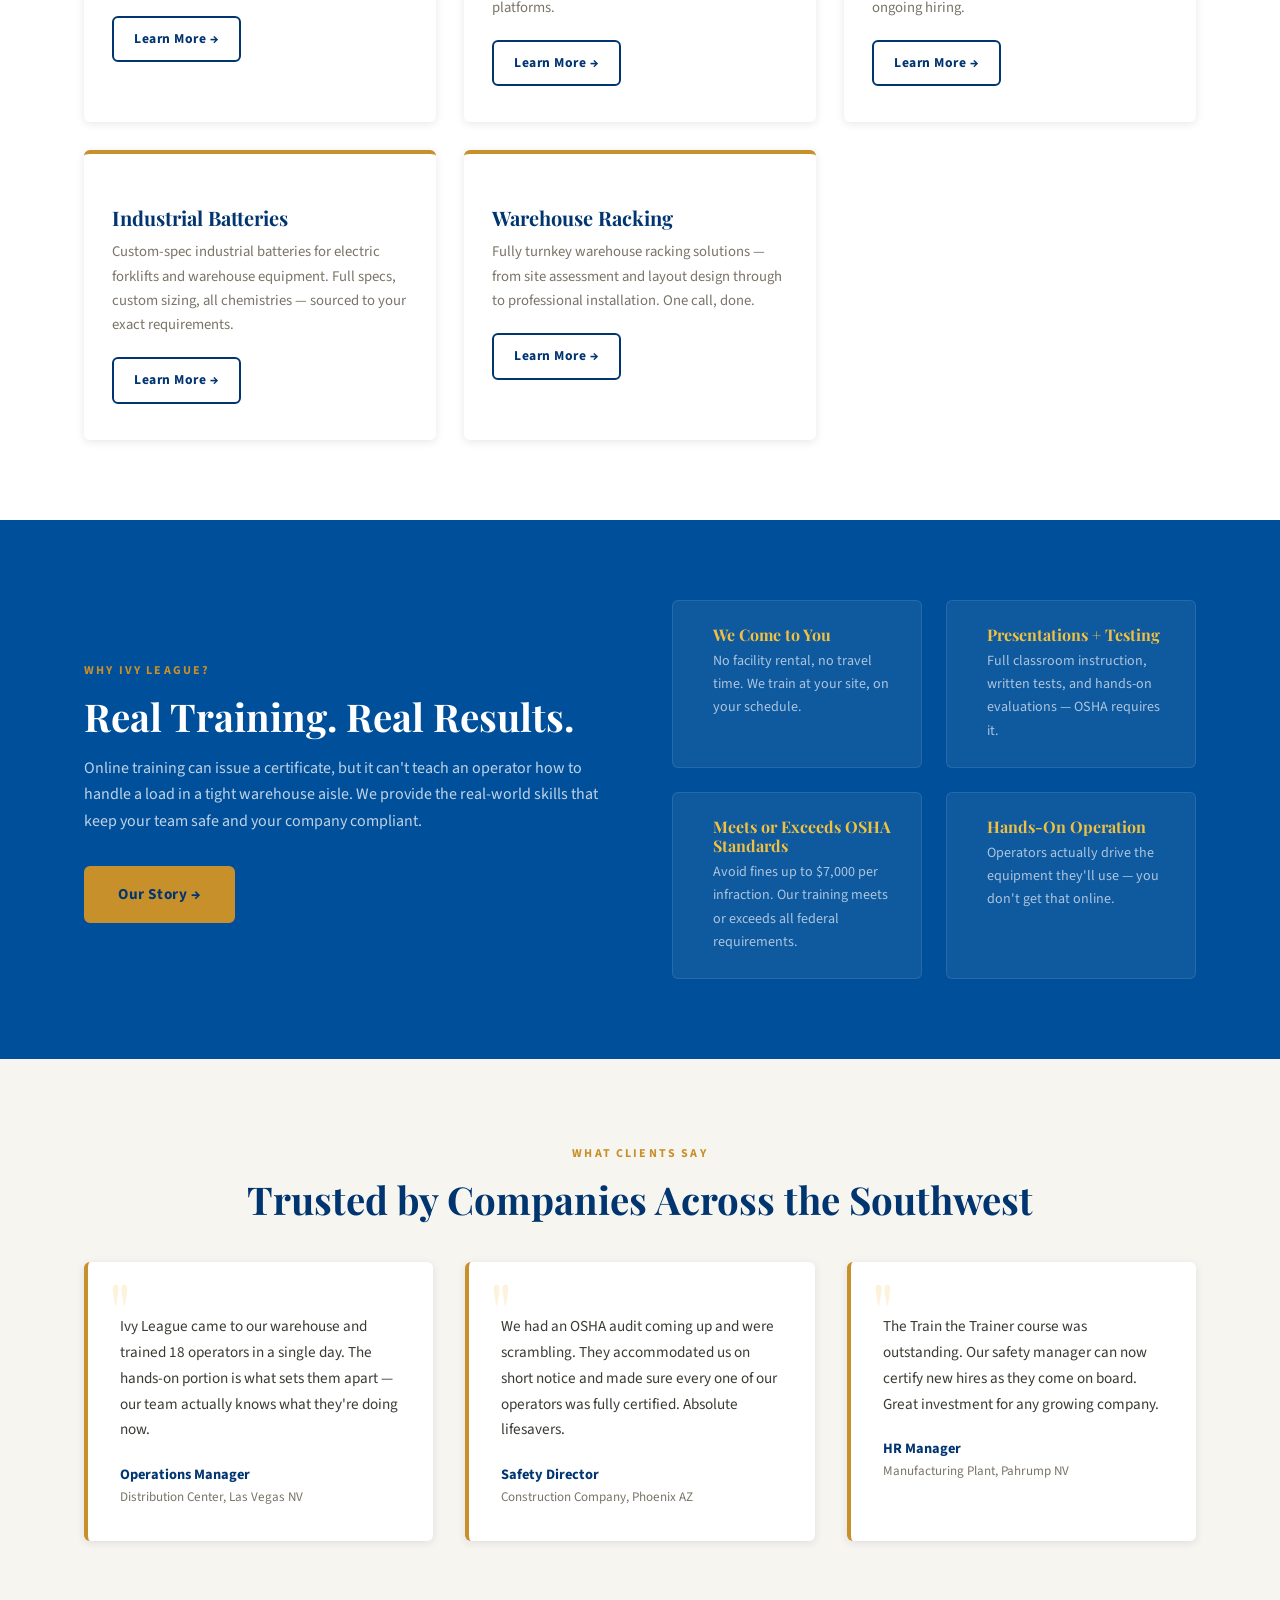
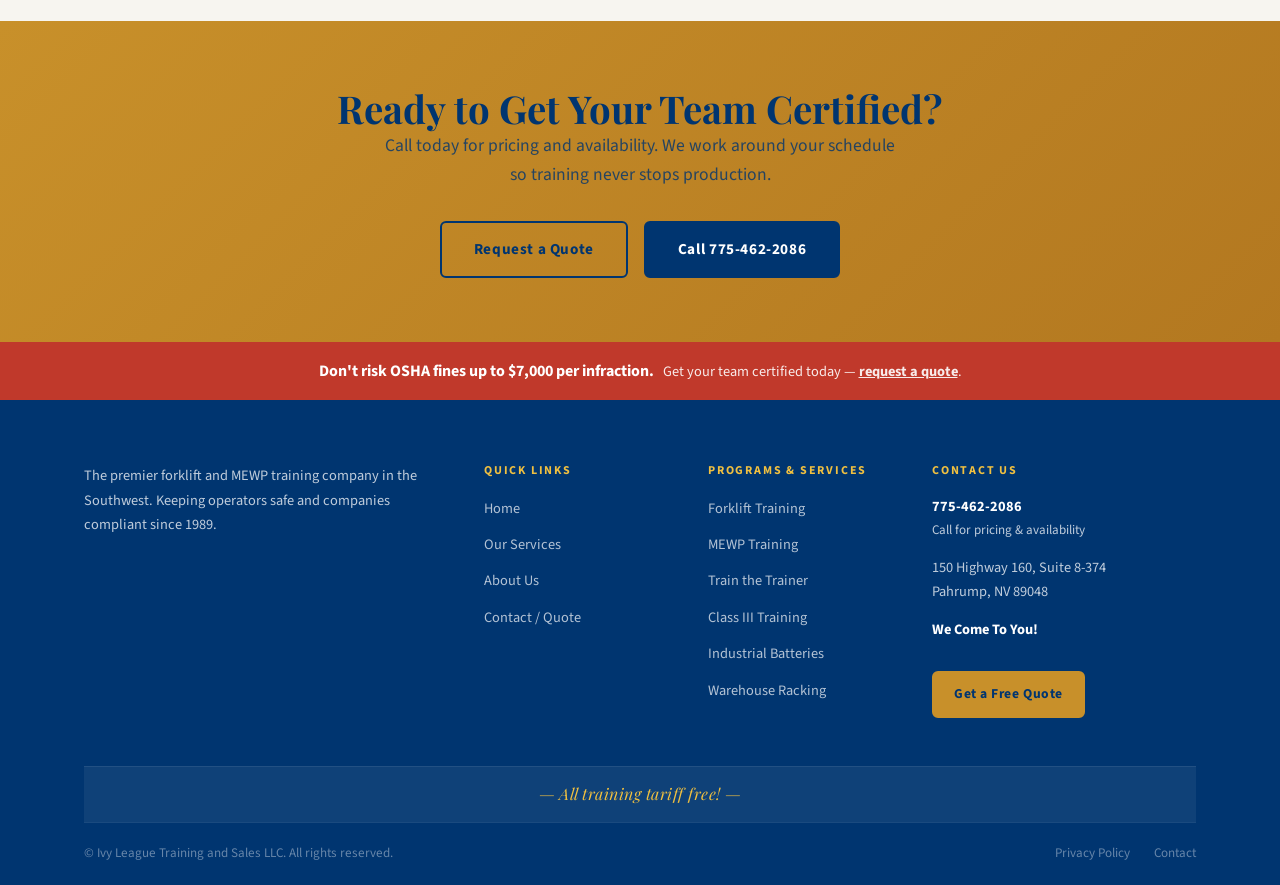
==== commit 08069ce3: "Add files via upload" ====
--- a/index.html
+++ b/index.html
@@ -1,6 +1,14 @@
 <!DOCTYPE html>
 <html lang="en">
 <head>
+  <!-- Google tag (gtag.js) -->
+  <script async src="https://www.googletagmanager.com/gtag/js?id=G-4W8F6QHP9Y"></script>
+  <script>
+    window.dataLayer = window.dataLayer || [];
+    function gtag(){dataLayer.push(arguments);}
+    gtag('js', new Date());
+    gtag('config', 'G-4W8F6QHP9Y');
+  </script>
  <meta charset="UTF-8">
  <meta name="viewport" content="width=device-width, initial-scale=1.0">
  <meta name="description" content="On-site forklift, MEWP, and aerial lift operator certification — nationwide. We travel to your facility anywhere in the US. 35+ years experience, 37,000+ operators certified. Training that meets or exceeds OSHA standards.">
